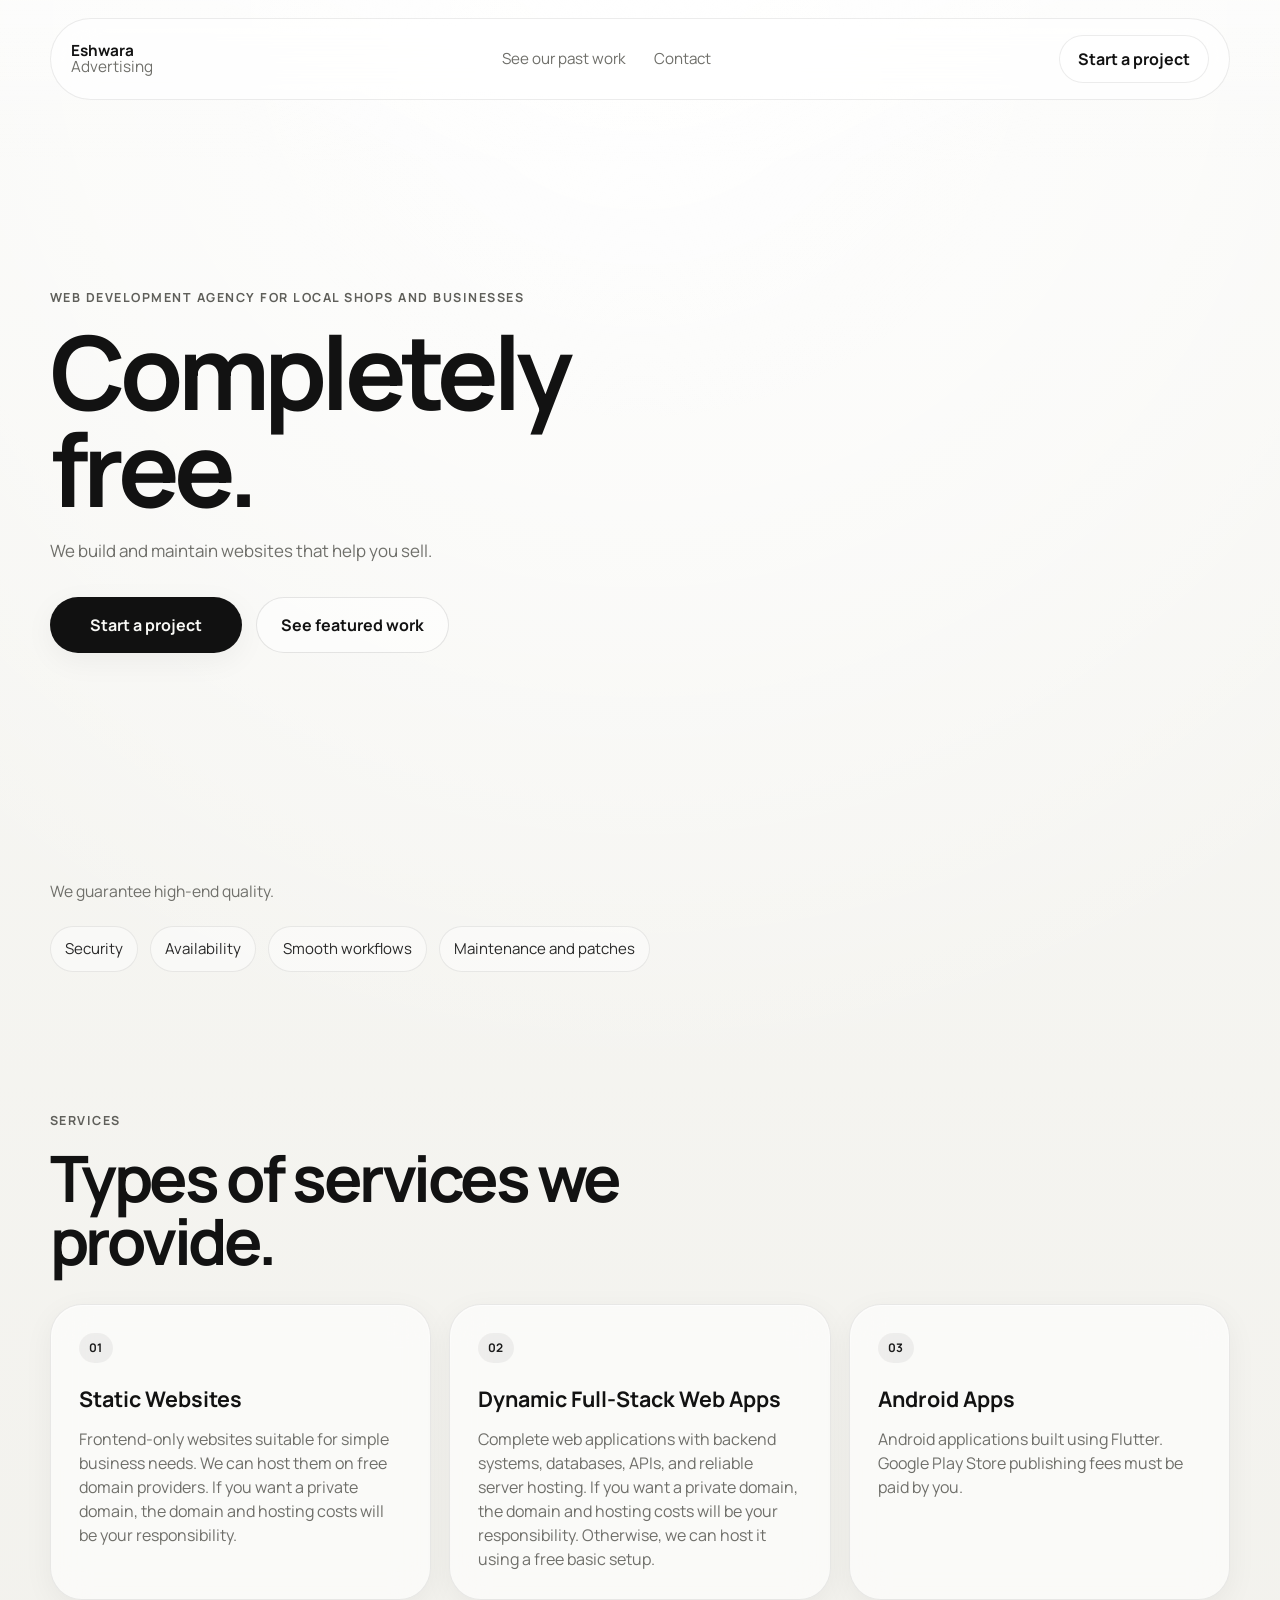
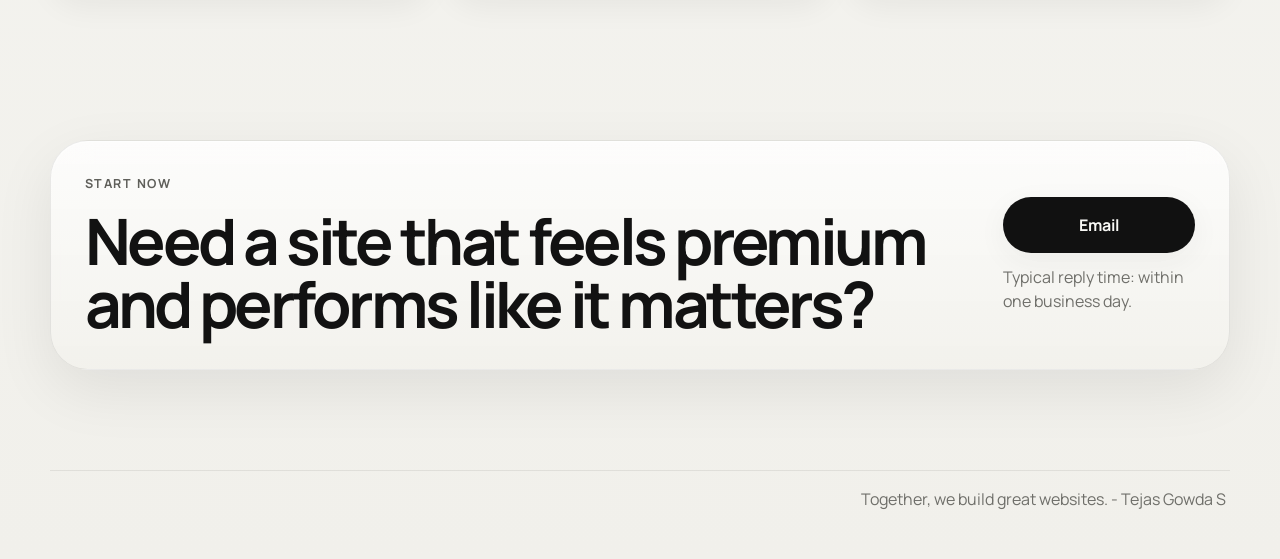
==== index.html @ 97a55536 "first time" ====
<!DOCTYPE html>
<html lang="en">
<head>
  <meta charset="UTF-8">
  <meta name="viewport" content="width=device-width, initial-scale=1.0">
  <title>Eshwara | Web Development Agency</title>
  <meta
    name="description"
    content="Eshwara builds, optimizes, and maintains websites for local businesses at no cost."
  >
  <link rel="preconnect" href="https://fonts.googleapis.com">
  <link rel="preconnect" href="https://fonts.gstatic.com" crossorigin>
  <link
    href="https://fonts.googleapis.com/css2?family=Manrope:wght@400;500;600;700;800&display=swap"
    rel="stylesheet"
  >
  <link rel="stylesheet" href="style.css">
</head>
<body>
  <div class="page-shell">
    <header class="site-header" id="top">
      <a class="brand" href="#top" aria-label="Eshwara home">
       
        <span class="brand-text">
          <strong>Eshwara</strong>
          <span>Advertising</span>
        </span>
      </a>

      <nav class="site-nav" aria-label="Primary navigation">
        <a href="work.html">See our past work</a>
        <a href="#contact">Contact</a>
      </nav>

      <a class="header-cta" href="#contact">Start a project</a>
    </header>

    <main>
      <section class="hero section">
        <div class="hero-copy" data-reveal="up">
          <p class="eyebrow">Web development agency for local shops and businesses</p>
          <h1>Completely free.</h1>
          <p class="hero-lead">
            We build and maintain websites that help you sell.
          </p>

          <div class="hero-actions">
            <a class="button button-primary" href="#contact">Start a project</a>
            <a class="button button-secondary" href="work.html">See featured work</a>
          </div>
        </div>
      </section>

      <section class="client-strip section" aria-label="Selected capabilities">
        <p data-reveal="up">We guarantee high-end quality.</p>
        <div class="marquee" data-reveal="up">
          <span>Security</span>
          <span>Availability</span>
          <span>Smooth workflows</span>
          <span>Maintenance and patches</span>
         
        </div>
      </section>

      <section class="services section" id="services">
        <div class="section-heading" data-reveal="up">
          <p class="eyebrow">Services</p>
          <h2>Types of services we provide.</h2>
        </div>

        <div class="service-grid">
          <article class="service-card" data-reveal="up">
            <span class="service-index">01</span>
            <h3>Static Websites</h3>
            <p>Frontend-only websites suitable for simple business needs. We can host them on free domain providers. If you want a private domain, the domain and hosting costs will be your responsibility.</p>
          </article>

          <article class="service-card" data-reveal="up">
            <span class="service-index">02</span>

            <h3>Dynamic Full-Stack Web Apps</h3>
            <p>Complete web applications with backend systems, databases, APIs, and reliable server hosting. If you want a private domain, the domain and hosting costs will be your responsibility. Otherwise, we can host it using a free basic setup.</p>
          </article>

          <article class="service-card" data-reveal="up">
            <span class="service-index">03</span>

            <h3>Android Apps</h3>
            <p>Android applications built using Flutter. Google Play Store publishing fees must be paid by you.</p>
          </article>
        </div>
      </section>

    

    

       

      <section class="contact section" id="contact">
        <div class="contact-panel" data-reveal="up">
          <div>
            <p class="eyebrow">Start now</p>
            <h2>Need a site that feels premium and performs like it matters?</h2>
          </div>

          <div class="contact-meta">
            <a
              class="button button-primary"
              href="mailto:tejas49167@gmail.com"
              target="_blank"
              rel="noopener noreferrer"
            >
              Email
            </a>
            <p>Typical reply time: within one business day.</p>
          </div>
        </div>
      </section>
    </main>

    <footer class="site-footer">
      <p></p>
      <p>Together, we build great websites. - Tejas Gowda S</p>
    </footer>
  </div>

  <script src="script.js"></script>
</body>
</html>
---- style.css ----
:root {
  --bg: #f5f5f2;
  --bg-soft: #ecebe6;
  --surface: rgba(255, 255, 255, 0.72);
  --surface-strong: rgba(255, 255, 255, 0.9);
  --text: #121212;
  --muted: #6f6f6a;
  --line: rgba(18, 18, 18, 0.1);
  --line-strong: rgba(18, 18, 18, 0.16);
  --accent: #111111;
  --shadow: 0 20px 60px rgba(15, 15, 15, 0.08);
  --shadow-soft: 0 8px 30px rgba(15, 15, 15, 0.05);
  --radius: 32px;
  --radius-sm: 22px;
  --container: min(1180px, calc(100vw - 48px));
}

* {
  box-sizing: border-box;
  margin: 0;
  padding: 0;
}

html {
  scroll-behavior: smooth;
}

body {
  min-height: 100vh;
  background:
    radial-gradient(circle at top center, rgba(255, 255, 255, 0.92) 0%, rgba(255, 255, 255, 0.5) 26%, transparent 48%),
    linear-gradient(180deg, #f8f8f5 0%, #f1f0eb 100%);
  color: var(--text);
  font-family: "Manrope", sans-serif;
  line-height: 1.5;
  overflow-x: hidden;
}

body::before {
  content: "";
  position: fixed;
  inset: 0;
  pointer-events: none;
  background:
    linear-gradient(180deg, rgba(255, 255, 255, 0.45), transparent 18%),
    radial-gradient(circle at 50% 0%, rgba(255, 255, 255, 0.75), transparent 38%);
  opacity: 0.9;
}

a {
  color: inherit;
  text-decoration: none;
}

button,
a,
.service-card,
.work-card,
.timeline-step,
.testimonial-card,
.contact-panel,
.showcase-screen,
.showcase-note {
  transition: transform 240ms ease, border-color 240ms ease, background-color 240ms ease, box-shadow 240ms ease;
}

.page-shell {
  position: relative;
  width: var(--container);
  margin: 0 auto;
  padding-bottom: 48px;
}

.section {
  padding: 40px 0 100px;
}

.site-header {
  position: sticky;
  top: 18px;
  z-index: 20;
  display: flex;
  align-items: center;
  justify-content: space-between;
  gap: 24px;
  width: 100%;
  margin: 18px auto 0;
  padding: 16px 20px;
  border: 1px solid rgba(18, 18, 18, 0.08);
  border-radius: 999px;
  background: rgba(255, 255, 255, 0.62);
  backdrop-filter: blur(22px);
}

.site-header.is-scrolled {
  background: rgba(255, 255, 255, 0.84);
  box-shadow: var(--shadow-soft);
}

.brand {
  display: inline-flex;
  align-items: center;
  gap: 12px;
}

.brand-mark {
  width: 12px;
  height: 12px;
  border-radius: 50%;
  background: #171717;
}

.brand-text {
  display: flex;
  flex-direction: column;
  font-size: 0.96rem;
  line-height: 1.05;
}

.brand-text strong {
  font-weight: 700;
}

.brand-text span {
  color: var(--muted);
}

.site-nav {
  display: flex;
  align-items: center;
  gap: 28px;
}

.site-nav a,
.site-footer p:last-child,
.hero-lead,
.service-card p,
.timeline-step p,
.work-card p:last-child,
.contact-meta p,
.testimonial-card span,
.client-strip p,
.showcase-copy p,
.showcase-stats span {
  color: var(--muted);
}

.site-nav a {
  position: relative;
  font-size: 0.95rem;
}

.site-nav a::after {
  content: "";
  position: absolute;
  left: 0;
  bottom: -8px;
  width: 100%;
  height: 1px;
  transform: scaleX(0);
  transform-origin: left;
  background: rgba(18, 18, 18, 0.65);
  transition: transform 240ms ease;
}

.site-nav a:hover::after,
.site-nav a:focus-visible::after {
  transform: scaleX(1);
}

.header-cta,
.button {
  display: inline-flex;
  align-items: center;
  justify-content: center;
  border-radius: 999px;
  font-weight: 700;
}

.header-cta {
  padding: 11px 18px;
  border: 1px solid rgba(18, 18, 18, 0.08);
  background: rgba(255, 255, 255, 0.8);
}

.hero {
  display: grid;
  grid-template-columns: 1.05fr 0.95fr;
  gap: 56px;
  align-items: center;
  min-height: calc(100vh - 120px);
  padding-top: 62px;
}

.eyebrow {
  margin-bottom: 16px;
  color: #5f5f5a;
  font-size: 0.78rem;
  font-weight: 700;
  letter-spacing: 0.12em;
  text-transform: uppercase;
}

.hero h1,
.section-heading h2,
.contact-panel h2,
.showcase-copy h2 {
  font-weight: 700;
  letter-spacing: -0.055em;
}

.hero h1 {
  max-width: 10ch;
  font-size: clamp(3.7rem, 8vw, 6.8rem);
  line-height: 0.94;
}

.hero-lead {
  max-width: 54ch;
  margin-top: 22px;
  font-size: 1.06rem;
}

.hero-actions {
  display: flex;
  flex-wrap: wrap;
  gap: 14px;
  margin-top: 34px;
}

.button {
  min-width: 192px;
  padding: 15px 24px;
  border: 1px solid transparent;
}

.button-primary {
  background: #111111;
  color: #f8f8f5;
  box-shadow: var(--shadow-soft);
}

.button-secondary {
  border-color: var(--line);
  background: rgba(255, 255, 255, 0.55);
}

.button:hover,
.header-cta:hover,
.service-card:hover,
.work-card:hover,
.timeline-step:hover,
.testimonial-card:hover,
.contact-panel:hover,
.showcase-screen:hover,
.showcase-note:hover {
  transform: translateY(-3px);
}

.hero-proof {
  display: grid;
  grid-template-columns: repeat(3, minmax(0, 1fr));
  gap: 14px;
  margin-top: 42px;
}

.hero-proof div {
  padding: 18px 18px 20px;
  border: 1px solid rgba(18, 18, 18, 0.08);
  border-radius: var(--radius-sm);
  background: rgba(255, 255, 255, 0.45);
  backdrop-filter: blur(16px);
}

.hero-proof strong {
  display: block;
  margin-bottom: 4px;
  font-size: 2rem;
  font-weight: 700;
}

.hero-proof span {
  color: var(--muted);
  font-size: 0.92rem;
}

.hero-visual {
  display: flex;
  justify-content: flex-end;
}

.showcase-frame {
  width: min(100%, 520px);
  padding: 14px;
  border: 1px solid rgba(18, 18, 18, 0.08);
  border-radius: 42px;
  background: linear-gradient(180deg, rgba(255, 255, 255, 0.62), rgba(247, 247, 243, 0.78));
  box-shadow: var(--shadow);
}

.showcase-screen,
.showcase-note,
.service-card,
.timeline-step,
.work-card,
.testimonial-card,
.contact-panel {
  position: relative;
  overflow: hidden;
  border: 1px solid rgba(18, 18, 18, 0.08);
  background: rgba(255, 255, 255, 0.58);
  backdrop-filter: blur(18px);
}

.showcase-screen {
  min-height: 520px;
  padding: 26px;
  border-radius: 30px;
  background:
    linear-gradient(180deg, rgba(255, 255, 255, 0.92) 0%, rgba(245, 244, 240, 0.88) 100%);
}

.showcase-screen::after {
  content: "";
  position: absolute;
  inset: 0;
  background:
    radial-gradient(circle at top right, rgba(255, 255, 255, 0.95), transparent 28%),
    linear-gradient(180deg, transparent, rgba(18, 18, 18, 0.02));
  pointer-events: none;
}

.showcase-topline,
.site-footer,
.contact-panel {
  display: flex;
  align-items: center;
  justify-content: space-between;
  gap: 16px;
}

.pill,
.work-type,
.service-index,
.timeline-step span {
  display: inline-flex;
  align-items: center;
  width: fit-content;
  padding: 6px 10px;
  border-radius: 999px;
  background: rgba(18, 18, 18, 0.05);
  color: #1b1b1b;
  font-size: 0.74rem;
  font-weight: 700;
  letter-spacing: 0.06em;
  text-transform: uppercase;
}

.muted {
  color: var(--muted);
}

.showcase-copy {
  padding: 64px 0 42px;
}

.showcase-copy h2 {
  max-width: 9ch;
  margin-top: 10px;
  font-size: clamp(2.4rem, 4vw, 4rem);
  line-height: 0.95;
}

.showcase-stats {
  display: grid;
  gap: 12px;
}

.showcase-stats article {
  display: flex;
  align-items: center;
  justify-content: space-between;
  padding: 16px 18px;
  border: 1px solid rgba(18, 18, 18, 0.08);
  border-radius: 18px;
  background: rgba(255, 255, 255, 0.6);
}

.showcase-stats strong {
  font-size: 1.05rem;
  font-weight: 700;
}

.showcase-note {
  margin-top: 12px;
  padding: 18px 20px;
  border-radius: 24px;
}

.showcase-note span {
  display: block;
  margin-bottom: 4px;
  color: var(--muted);
  font-size: 0.92rem;
}

.client-strip {
  padding-top: 0;
}

.client-strip p {
  margin-bottom: 22px;
  font-size: 0.98rem;
}

.marquee {
  display: flex;
  flex-wrap: wrap;
  gap: 12px;
}

.marquee span {
  padding: 11px 14px;
  border: 1px solid rgba(18, 18, 18, 0.08);
  border-radius: 999px;
  background: rgba(255, 255, 255, 0.45);
  color: #292929;
  font-size: 0.94rem;
}

.section-heading {
  max-width: 760px;
  margin-bottom: 32px;
}

.section-heading h2,
.contact-panel h2 {
  font-size: clamp(2.2rem, 5vw, 4.2rem);
  line-height: 0.98;
}

.service-grid,
.timeline,
.work-grid {
  display: grid;
  gap: 18px;
}

.service-grid {
  grid-template-columns: repeat(3, minmax(0, 1fr));
}

.timeline {
  grid-template-columns: repeat(4, minmax(0, 1fr));
}

.work-grid {
  grid-template-columns: 1.15fr 0.85fr 0.85fr;
}

.service-card,
.timeline-step,
.work-card,
.testimonial-card {
  padding: 28px;
  border-radius: var(--radius);
  box-shadow: var(--shadow-soft);
}

.service-card::before,
.timeline-step::before,
.work-card::before,
.testimonial-card::before,
.contact-panel::before,
.showcase-screen::before {
  content: "";
  position: absolute;
  inset: 0;
  border-radius: inherit;
  border: 1px solid rgba(255, 255, 255, 0.6);
  mask: linear-gradient(180deg, #000, transparent 28%);
  pointer-events: none;
}

.service-card h3,
.timeline-step h3,
.work-card h3 {
  margin: 20px 0 12px;
  font-size: 1.34rem;
  font-weight: 700;
}

.large {
  min-height: 360px;
  background:
    linear-gradient(180deg, rgba(255, 255, 255, 0.92), rgba(241, 240, 236, 0.9));
}

.testimonial {
  padding-top: 12px;
}

.testimonial-card {
  max-width: 920px;
}

.testimonial-card p {
  max-width: 23ch;
  margin-bottom: 28px;
  font-size: clamp(2rem, 4vw, 3.7rem);
  font-weight: 700;
  line-height: 0.98;
  letter-spacing: -0.05em;
}

.testimonial-card strong {
  display: block;
  margin-bottom: 4px;
}

.contact-panel {
  padding: 34px;
  border-radius: calc(var(--radius) + 6px);
  background:
    linear-gradient(180deg, rgba(255, 255, 255, 0.8), rgba(242, 241, 236, 0.82));
  box-shadow: var(--shadow);
}

.contact-meta {
  display: flex;
  flex-direction: column;
  align-items: flex-start;
  gap: 12px;
}

.site-footer {
  padding: 16px 4px 0;
  border-top: 1px solid rgba(18, 18, 18, 0.08);
}

[data-reveal] {
  opacity: 0;
  transform: translateY(30px);
}

[data-reveal="left"] {
  transform: translateX(30px);
}

[data-reveal].is-visible {
  opacity: 1;
  transform: translate(0, 0);
  transition: opacity 720ms ease, transform 720ms cubic-bezier(0.22, 1, 0.36, 1);
}

@media (max-width: 1080px) {
  .hero,
  .service-grid,
  .timeline,
  .work-grid,
  .contact-panel {
    grid-template-columns: 1fr;
  }

  .hero {
    min-height: auto;
    gap: 38px;
    padding-top: 44px;
  }

  .hero-visual {
    justify-content: flex-start;
  }

  .showcase-frame {
    width: 100%;
  }

  .contact-panel {
    align-items: flex-start;
  }
}

@media (max-width: 820px) {
  :root {
    --container: min(100vw - 28px, 1180px);
  }

  .site-header {
    flex-wrap: wrap;
    justify-content: center;
    border-radius: 28px;
  }

  .site-nav {
    order: 3;
    flex-wrap: wrap;
    justify-content: center;
    gap: 18px;
  }

  .hero h1,
  .showcase-copy h2,
  .testimonial-card p {
    max-width: none;
  }

  .hero-proof {
    grid-template-columns: 1fr;
  }
}

@media (max-width: 560px) {
  .section {
    padding: 24px 0 72px;
  }

  .site-header {
    top: 10px;
    margin-top: 10px;
    padding: 16px;
  }

  .header-cta,
  .button {
    width: 100%;
    min-width: 0;
  }

  .hero-actions,
  .site-footer {
    flex-direction: column;
    align-items: flex-start;
  }

  .showcase-screen {
    min-height: 460px;
  }
}

@media (prefers-reduced-motion: reduce) {
  html {
    scroll-behavior: auto;
  }

  *,
  *::before,
  *::after {
    animation: none !important;
    transition: none !important;
  }

  [data-reveal] {
    opacity: 1;
    transform: none;
  }
}
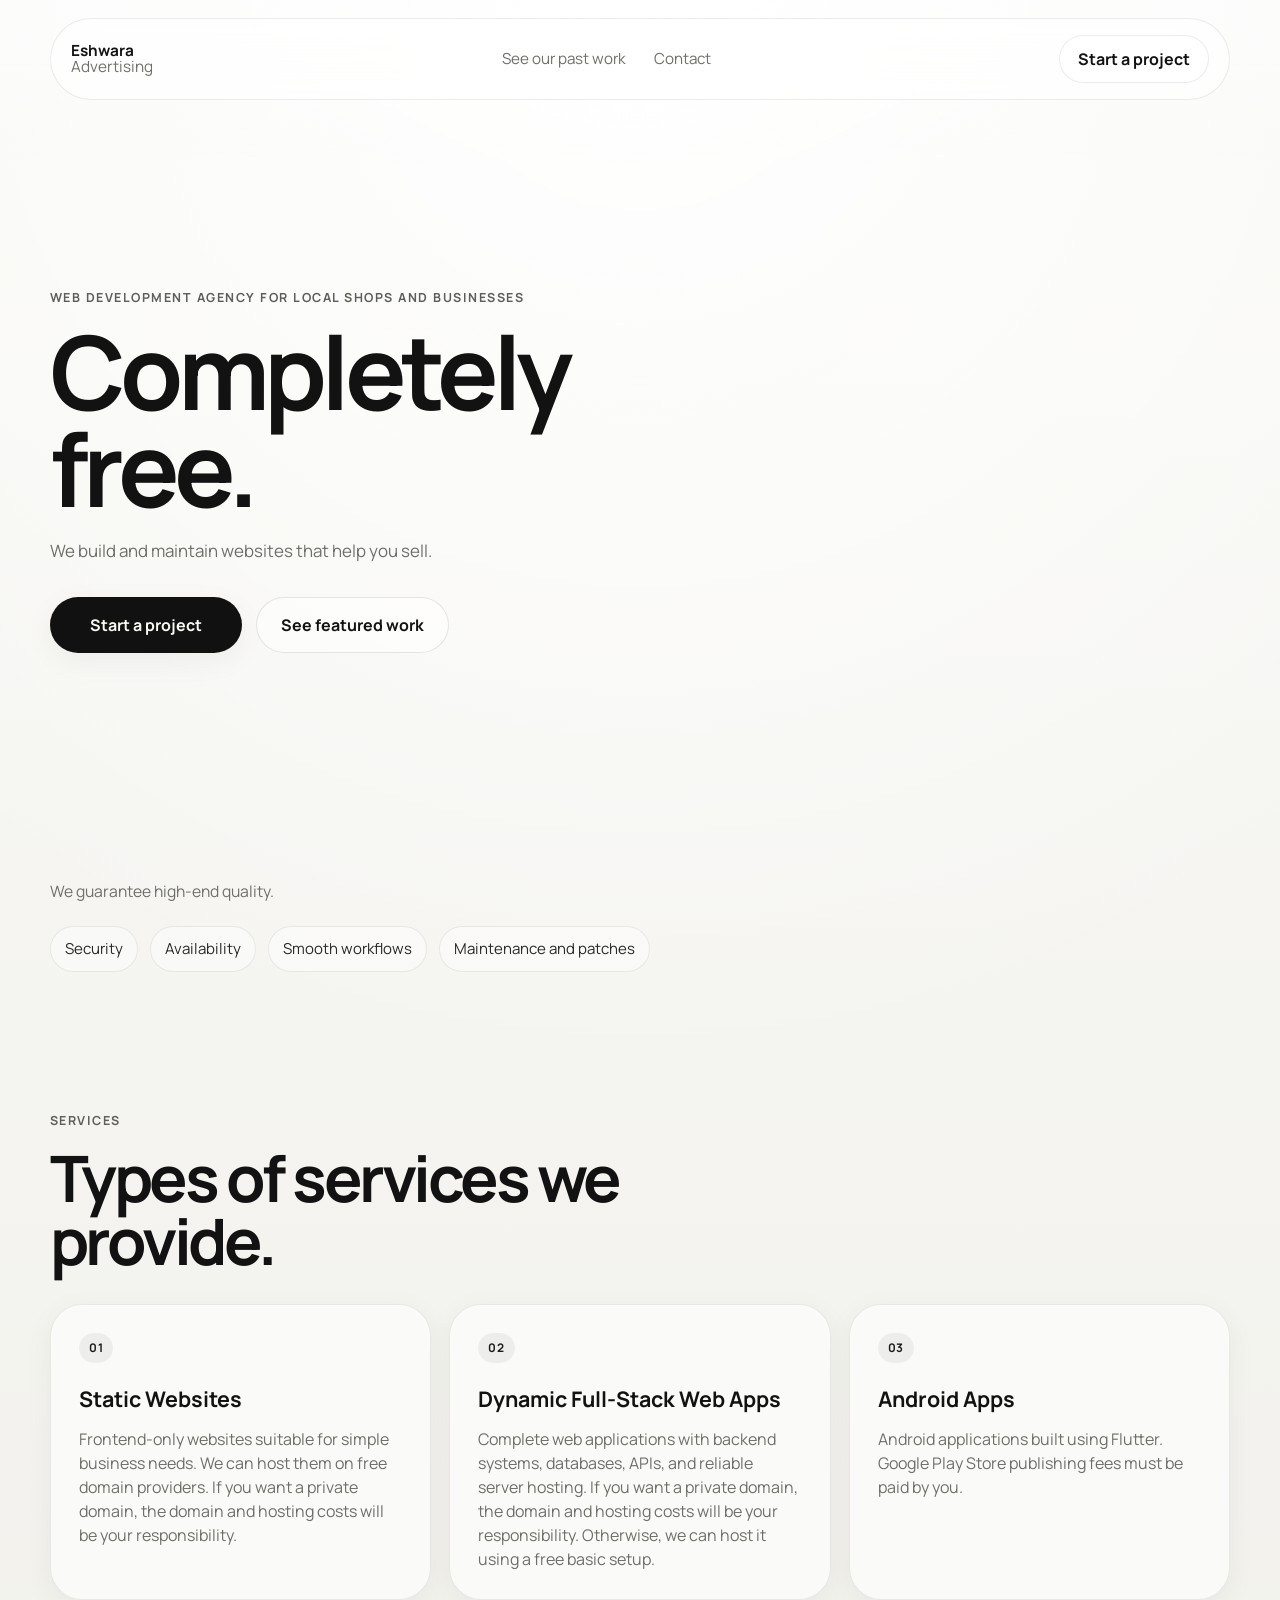
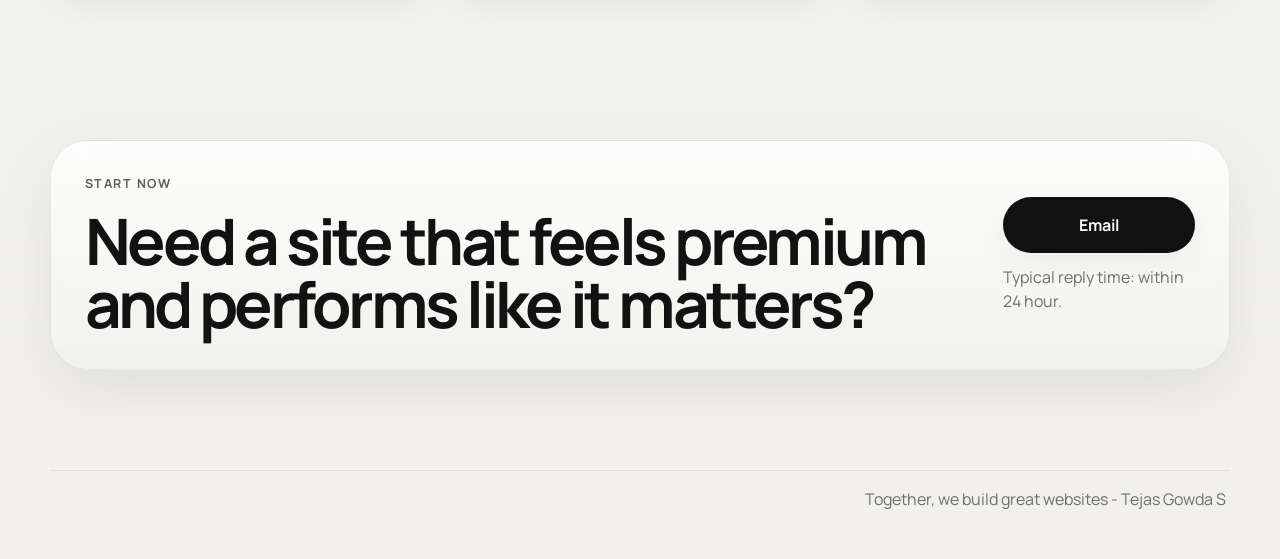
==== commit a7c1a4a2: "first time" ====
--- a/index.html
+++ b/index.html
@@ -113,7 +113,7 @@
             >
               Email
             </a>
-            <p>Typical reply time: within one business day.</p>
+            <p>Typical reply time: within 24 hour.</p>
           </div>
         </div>
       </section>
@@ -121,7 +121,7 @@
 
     <footer class="site-footer">
       <p></p>
-      <p>Together, we build great websites. - Tejas Gowda S</p>
+      <p>Together, we build great websites - Tejas Gowda S</p>
     </footer>
   </div>
 
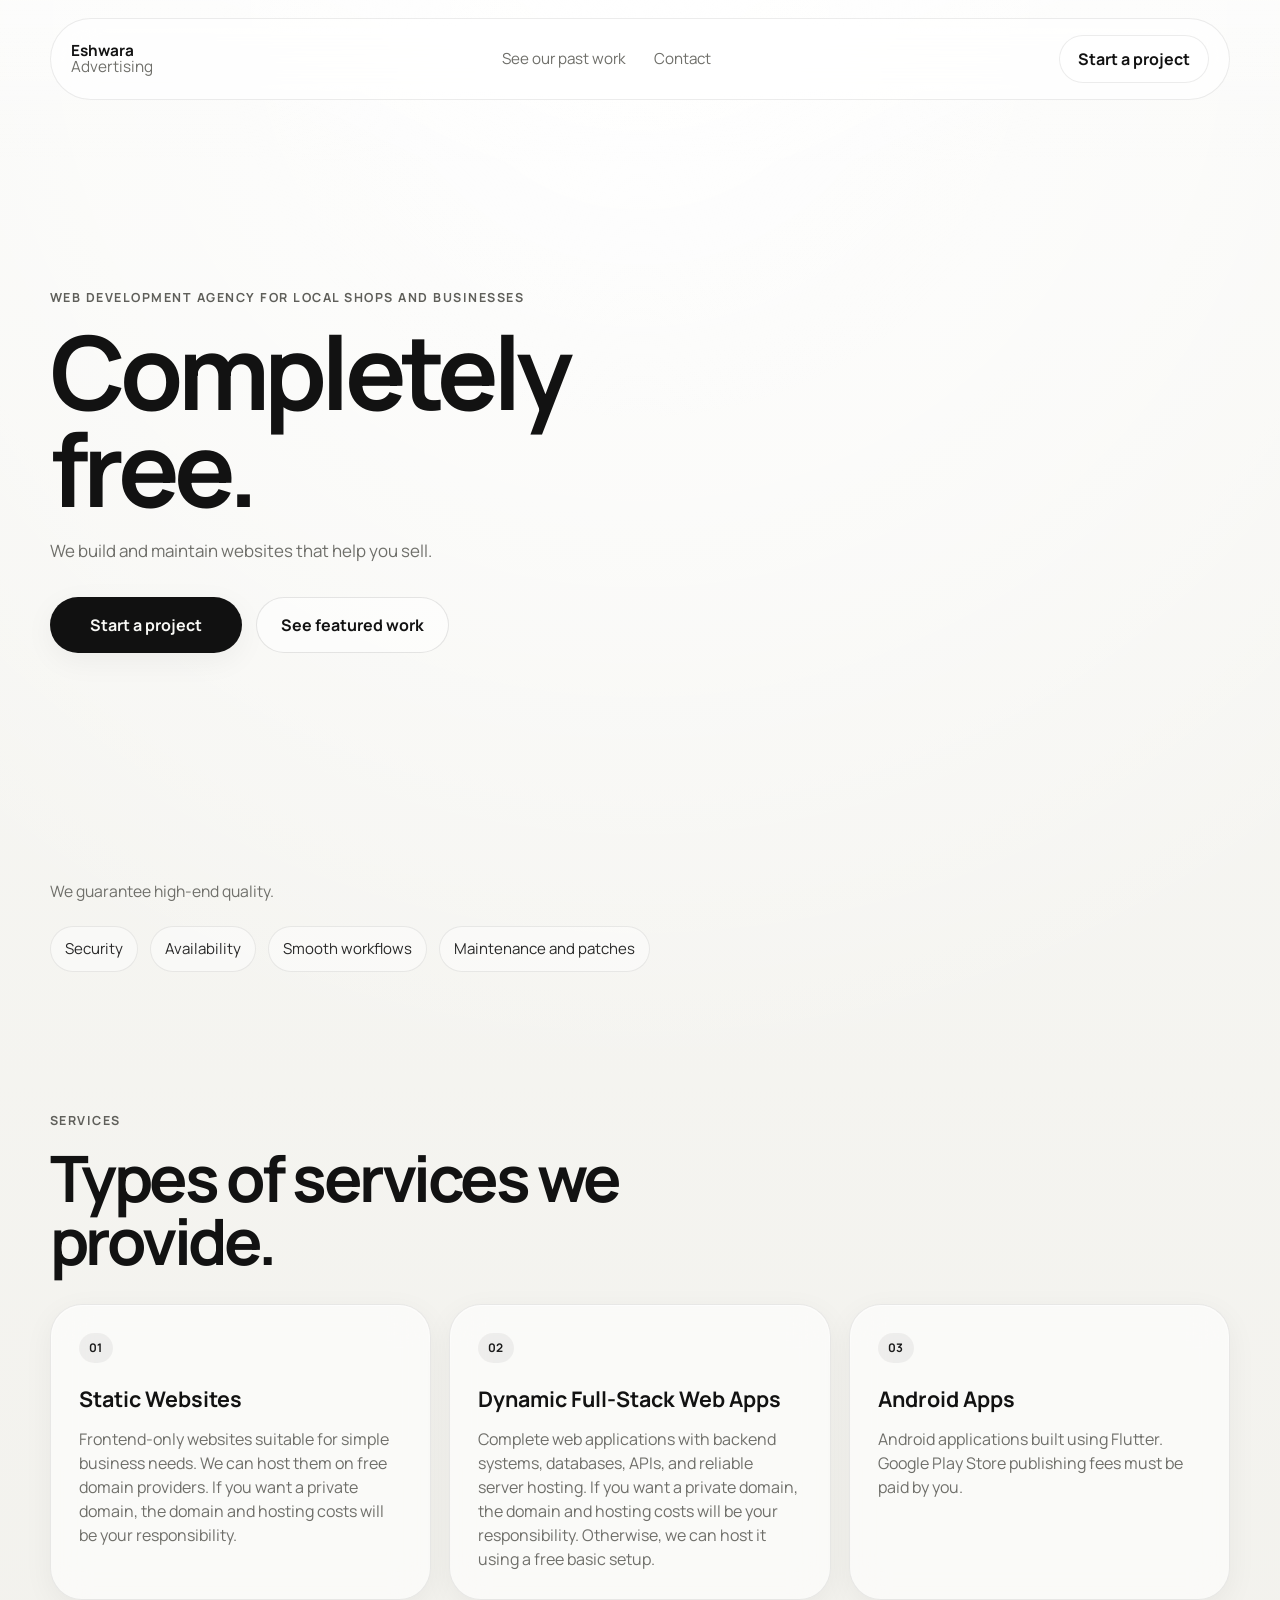
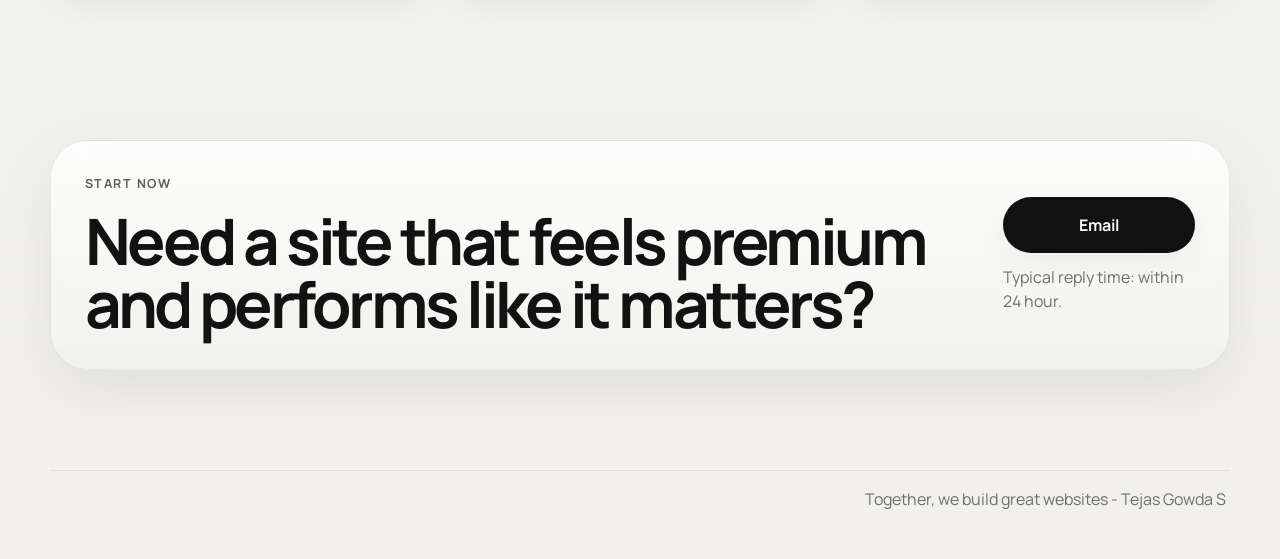
==== commit 2073860e: "Added favicon" ====
--- a/index.html
+++ b/index.html
@@ -8,6 +8,7 @@
     name="description"
     content="Eshwara builds, optimizes, and maintains websites for local businesses at no cost."
   >
+  <link rel="icon" type="image/png" href="favicon.png">
   <link rel="preconnect" href="https://fonts.googleapis.com">
   <link rel="preconnect" href="https://fonts.gstatic.com" crossorigin>
   <link
